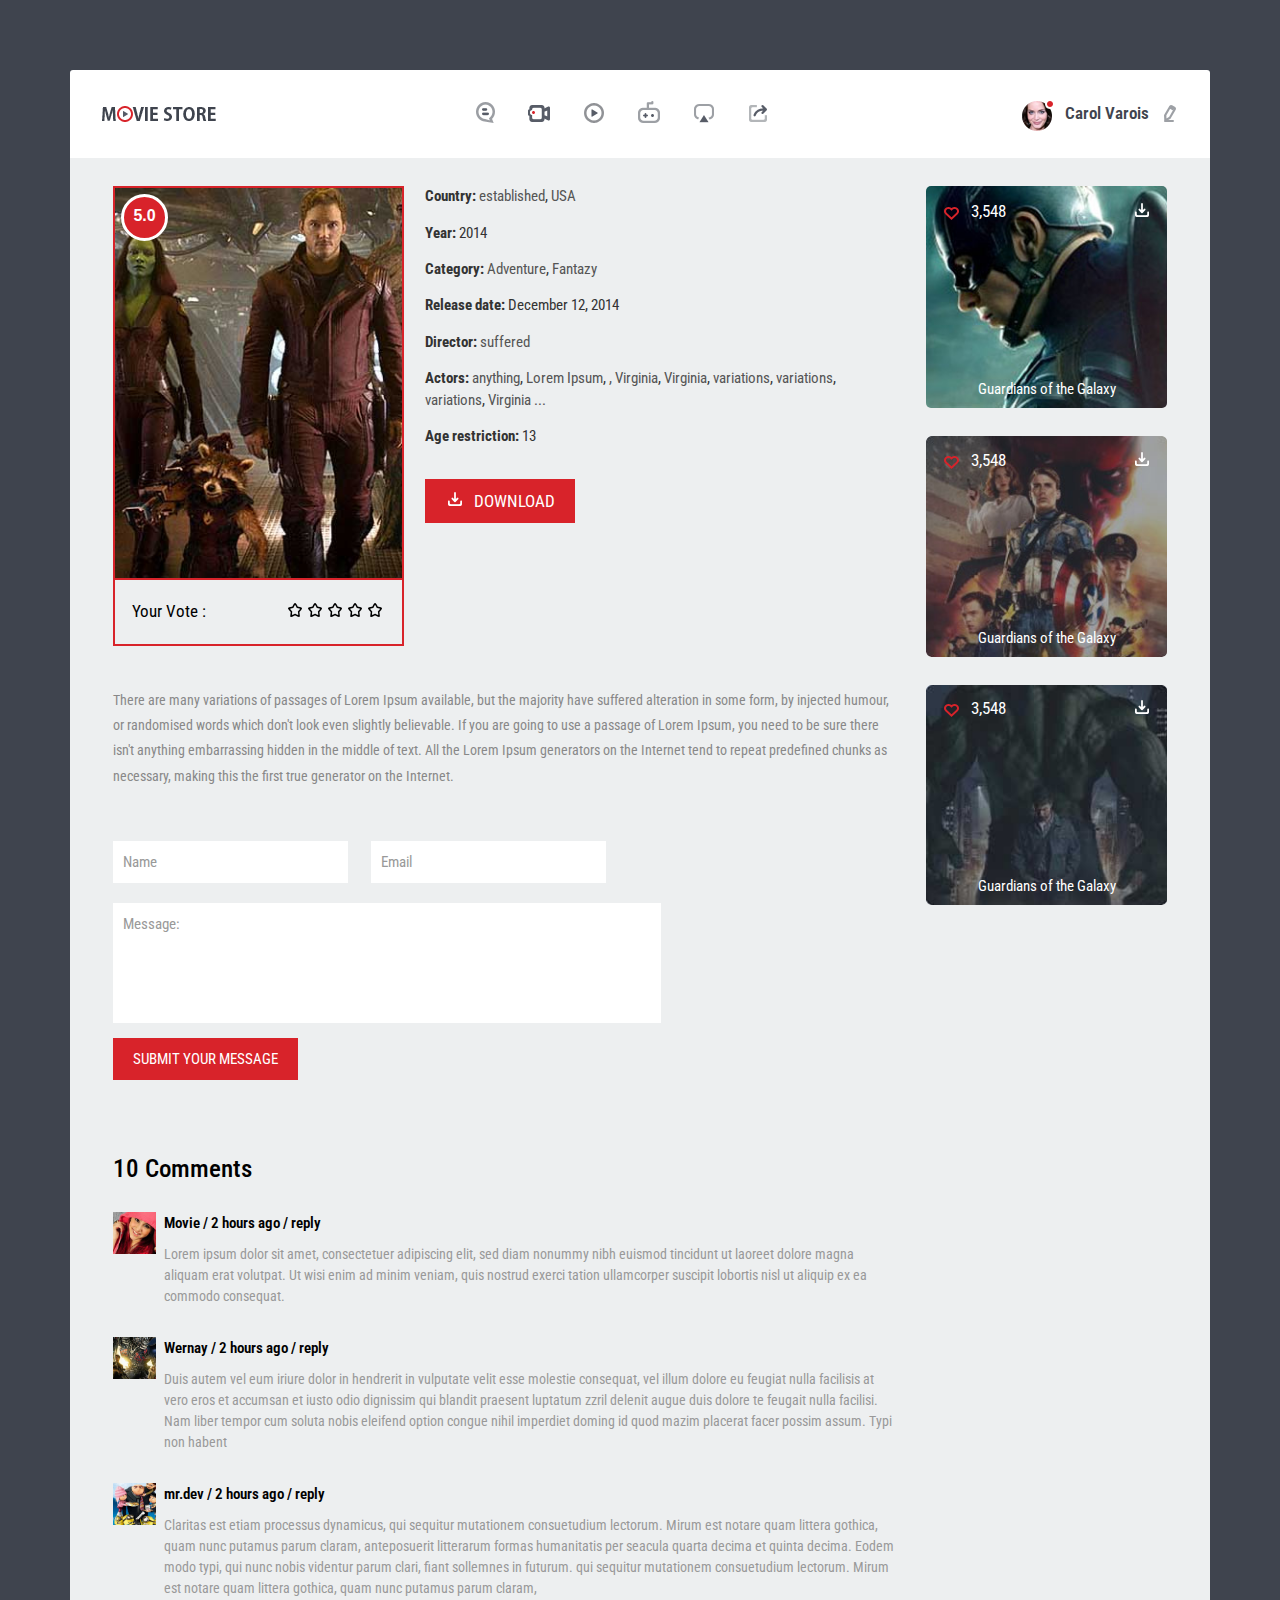
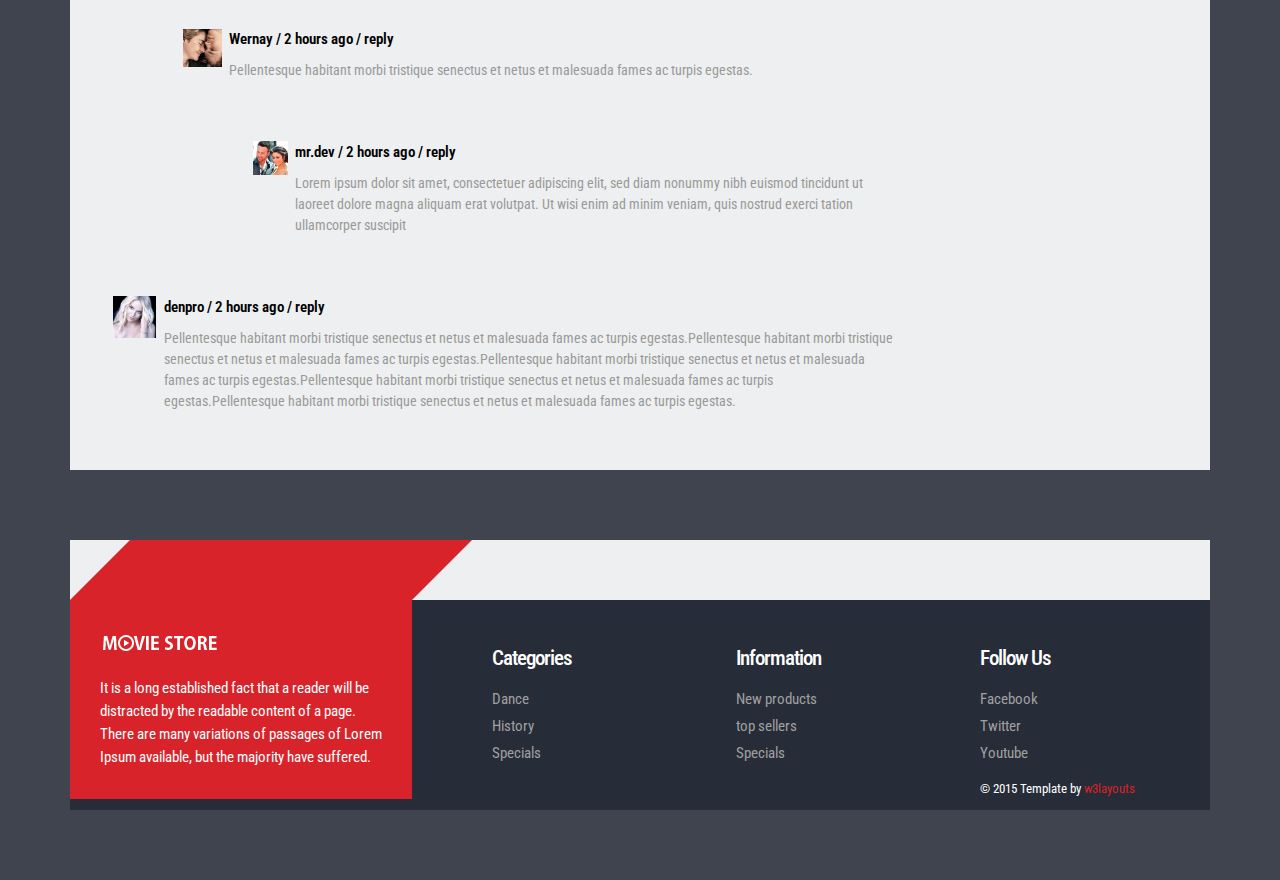
==== FilmIntegration/src/main/resources/static/single.html @ 8de7db13 "添加模板" ====
<!--A Design by W3layouts
Author: W3layout
Author URL: http://w3layouts.com
License: Creative Commons Attribution 3.0 Unported
License URL: http://creativecommons.org/licenses/by/3.0/
-->
<!DOCTYPE HTML>
<html>
<head>
<title>Movie_store A Entertainment Category Flat Bootstarp Resposive Website Template | Single :: w3layouts</title>
<meta name="viewport" content="width=device-width, initial-scale=1">
<meta http-equiv="Content-Type" content="text/html; charset=utf-8" />
<meta name="keywords" content="Movie_store Responsive web template, Bootstrap Web Templates, Flat Web Templates, Andriod Compatible web template, 
Smartphone Compatible web template, free webdesigns for Nokia, Samsung, LG, SonyErricsson, Motorola web design" />
<script type="application/x-javascript"> addEventListener("load", function() { setTimeout(hideURLbar, 0); }, false); function hideURLbar(){ window.scrollTo(0,1); } </script>
<link href="css/bootstrap.css" rel='stylesheet' type='text/css' />
<link href="css/style.css" rel="stylesheet" type="text/css" media="all" />
<!-- start plugins -->
<script type="text/javascript" src="js/jquery-1.11.1.min.js"></script>
<link href='http://fonts.googleapis.com/css?family=Roboto+Condensed:100,200,300,400,500,600,700,800,900' rel='stylesheet' type='text/css'>
</head>
<body>
<div class="container">
	<div class="container_wrap">
		<div class="header_top">
		    <div class="col-sm-3 logo"><a href="index.html"><img src="images/logo.png" alt=""/></a></div>
		    <div class="col-sm-6 nav">
			  <ul>
				 <li> <span class="simptip-position-bottom simptip-movable" data-tooltip="comic"><a href="movie.html"> </a></span></li>
				 <li><span class="simptip-position-bottom simptip-movable" data-tooltip="movie"><a href="movie.html"> </a> </span></li>
				 <li><span class="simptip-position-bottom simptip-movable" data-tooltip="video"><a href="movie.html"> </a></span></li>
				 <li><span class="simptip-position-bottom simptip-movable" data-tooltip="game"><a href="movie.html"> </a></span></li>
				 <li><span class="simptip-position-bottom simptip-movable" data-tooltip="tv"><a href="movie.html"> </a></span></li>
				 <li><span class="simptip-position-bottom simptip-movable" data-tooltip="more"><a href="movie.html"> </a></span></li>
			 </ul>
			</div>
			<div class="col-sm-3 header_right">
			   <ul class="header_right_box">
				 <li><img src="images/p1.png" alt=""/></li>
				 <li><p><a href="login.html">Carol Varois</a></p></li>
				 <li class="last"><i class="edit"> </i></li>
				 <div class="clearfix"> </div>
			   </ul>
			</div>
			<div class="clearfix"> </div>
	      </div>
	   <div class="content">
      	   <div class="movie_top">
      	         <div class="col-md-9 movie_box">
                        <div class="grid images_3_of_2">
                        	<div class="movie_image">
                                <span class="movie_rating">5.0</span>
                                <img src="images/single.jpg" class="img-responsive" alt=""/>
                            </div>
                            <div class="movie_rate">
                            	<div class="rating_desc"><p>Your Vote :</p></div>
                            	<form action="" class="sky-form">
							     <fieldset>					
								   <section>
								     <div class="rating">
										<input type="radio" name="stars-rating" id="stars-rating-5">
										<label for="stars-rating-5"><i class="icon-star"></i></label>
										<input type="radio" name="stars-rating" id="stars-rating-4">
										<label for="stars-rating-4"><i class="icon-star"></i></label>
										<input type="radio" name="stars-rating" id="stars-rating-3">
										<label for="stars-rating-3"><i class="icon-star"></i></label>
										<input type="radio" name="stars-rating" id="stars-rating-2">
										<label for="stars-rating-2"><i class="icon-star"></i></label>
										<input type="radio" name="stars-rating" id="stars-rating-1">
										<label for="stars-rating-1"><i class="icon-star"></i></label>
									 </div>
								  </section>
							    </fieldset>
						  	   </form>
						  	   <div class="clearfix"> </div>
                            </div>
                        </div>
                        <div class="desc1 span_3_of_2">
                        	<p class="movie_option"><strong>Country: </strong><a href="#">established</a>, <a href="#">USA</a></p>
                        	<p class="movie_option"><strong>Year: </strong>2014</p>
                        	<p class="movie_option"><strong>Category: </strong><a href="#">Adventure</a>, <a href="#">Fantazy</a></p>
                        	<p class="movie_option"><strong>Release date: </strong>December 12, 2014</p>
                        	<p class="movie_option"><strong>Director: </strong><a href="#">suffered </a></p>
                        	<p class="movie_option"><strong>Actors: </strong><a href="#">anything</a>, <a href="#">Lorem Ipsum</a>, <a href="#" discovered</a>, <a href="#"> Virginia</a>, <a href="#"> Virginia</a>, <a href="#">variations</a>, <a href="#">variations</a>, <a href="#">variations</a>, <a href="#"> Virginia</a> <a href="#">...</a></p>
                            <p class="movie_option"><strong>Age restriction: </strong>13</p> 
                            <div class="down_btn"><a class="btn1" href="#"><span> </span>Download</a></div>
                         </div>
                        <div class="clearfix"> </div>
                        <p class="m_4">There are many variations of passages of Lorem Ipsum available, but the majority have suffered alteration in some form, by injected humour, or randomised words which don't look even slightly believable. If you are going to use a passage of Lorem Ipsum, you need to be sure there isn't anything embarrassing hidden in the middle of text. All the Lorem Ipsum generators on the Internet tend to repeat predefined chunks as necessary, making this the first true generator on the Internet.</p>
		                <form method="post" action="contact-post.html">
							<div class="to">
		                     	<input type="text" class="text" value="Name" onfocus="this.value = '';" onblur="if (this.value == '') {this.value = 'Name';}">
							 	<input type="text" class="text" value="Email" onfocus="this.value = '';" onblur="if (this.value == '') {this.value = 'Email';}" style="margin-left:3%">
							</div>
							<div class="text">
			                   <textarea value="Message:" onfocus="this.value = '';" onblur="if (this.value == '') {this.value = 'Message';}">Message:</textarea>
			                </div>
			                <div class="form-submit1">
					           <input name="submit" type="submit" id="submit" value="Submit Your Message"><br>
					        </div>
							<div class="clearfix"></div>
                 		</form>
		                <div class="single">
		                <h1>10 Comments</h1>
		                <ul class="single_list">
					        <li>
					            <div class="preview"><a href="#"><img src="images/2.jpg" class="img-responsive" alt=""></a></div>
					            <div class="data">
					                <div class="title">Movie  /  2 hours ago  /  <a href="#">reply</a></div>
					                <p>Lorem ipsum dolor sit amet, consectetuer adipiscing elit, sed diam nonummy nibh euismod tincidunt ut laoreet dolore magna aliquam erat volutpat. Ut wisi enim ad minim veniam, quis nostrud exerci tation ullamcorper suscipit lobortis nisl ut aliquip ex ea commodo consequat.</p>
					            </div>
					            <div class="clearfix"></div>
					        </li>
					         <li>
					            <div class="preview"><a href="#"><img src="images/3.jpg" class="img-responsive" alt=""></a></div>
					            <div class="data">
					                <div class="title">Wernay  /  2 hours ago  /  <a href="#">reply</a></div>
					                <p>Duis autem vel eum iriure dolor in hendrerit in vulputate velit esse molestie consequat, vel illum dolore eu feugiat nulla facilisis at vero eros et accumsan et iusto odio dignissim qui blandit praesent luptatum zzril delenit augue duis dolore te feugait nulla facilisi. Nam liber tempor cum soluta nobis eleifend option congue nihil imperdiet doming id quod mazim placerat facer possim assum. Typi non habent </p>
					            </div>
					            <div class="clearfix"></div>
					        </li>
					         <li>
					            <div class="preview"><a href="#"><img src="images/4.jpg" class="img-responsive" alt=""></a></div>
					            <div class="data">
					                <div class="title">mr.dev  /  2 hours ago  /  <a href="#">reply</a></div>
					                <p>Claritas est etiam processus dynamicus, qui sequitur mutationem consuetudium lectorum. Mirum est notare quam littera gothica, quam nunc putamus parum claram, anteposuerit litterarum formas humanitatis per seacula quarta decima et quinta decima. Eodem modo typi, qui nunc nobis videntur parum clari, fiant sollemnes in futurum. qui sequitur mutationem consuetudium lectorum. Mirum est notare quam littera gothica, quam nunc putamus parum claram,</p>
					            </div>
					           <div class="clearfix"></div>
					        </li>
					     	<li class="middle">
					            <div class="preview"><a href="#"><img src="images/5.jpg" class="img-responsive" alt=""></a></div>
					            <div class="data-middle">
					                <div class="title">Wernay  /  2 hours ago  /  <a href="#">reply</a></div>
					                <p>Pellentesque habitant morbi tristique senectus et netus et malesuada fames ac turpis egestas.</p>
					            </div>
					            <div class="clearfix"></div>
					        </li>
					        <li class="last-comment">
					            <div class="preview"><a href="#"><img src="images/6.jpg" class="img-responsive" alt=""></a></div>
					            <div class="data-last">
					                <div class="title">mr.dev  /  2 hours ago  /  <a href="#">reply</a></div>
					                <p>Lorem ipsum dolor sit amet, consectetuer adipiscing elit, sed diam nonummy nibh euismod tincidunt ut laoreet dolore magna aliquam erat volutpat. Ut wisi enim ad minim veniam, quis nostrud exerci tation ullamcorper suscipit </p>
					            </div>
					            <div class="clearfix"></div>
					        </li>
					         <li>
					            <div class="preview"><a href="#"><img src="images/7.jpg" class="img-responsive" alt=""></a></div>
					            <div class="data">
					                <div class="title">denpro  /  2 hours ago  /  <a href="#">reply</a></div>
					                <p>Pellentesque habitant morbi tristique senectus et netus et malesuada fames ac turpis egestas.Pellentesque habitant morbi tristique senectus et netus et malesuada fames ac turpis egestas.Pellentesque habitant morbi tristique senectus et netus et malesuada fames ac turpis egestas.Pellentesque habitant morbi tristique senectus et netus et malesuada fames ac turpis egestas.Pellentesque habitant morbi tristique senectus et netus et malesuada fames ac turpis egestas.</p>
					            </div>
					            <div class="clearfix"></div>
					        </li>
			  			</ul>
                      </div>
                      </div>
                      <div class="col-md-3">
                      	<div class="movie_img"><div class="grid_2">
							<img src="images/pic6.jpg" class="img-responsive" alt="">
							<div class="caption1">
									<ul class="list_5 list_7">
							    		<li><i class="icon5"> </i><p>3,548</p></li>
							    	</ul>
							    	<i class="icon4 icon6 icon7"> </i>
							    	<p class="m_3">Guardians of the Galaxy</p>
							</div>
						    </div>
						   </div>
                      	  <div class="grid_2 col_1">
							<img src="images/pic2.jpg" class="img-responsive" alt="">
							<div class="caption1">
								<ul class="list_3 list_7">
						    		<li><i class="icon5"> </i><p>3,548</p></li>
						    	</ul>
						    	<i class="icon4 icon7"> </i>
						    	<p class="m_3">Guardians of the Galaxy</p>
							</div>
						   </div>
						    <div class="grid_2 col_1">
							<img src="images/pic9.jpg" class="img-responsive" alt="">
							<div class="caption1">
								<ul class="list_3 list_7">
						    		<li><i class="icon5"> </i><p>3,548</p></li>
						    	</ul>
						    	<i class="icon4 icon7"> </i>
						    	<p class="m_3">Guardians of the Galaxy</p>
							</div>
						   </div>
		               </div> 
                      <div class="clearfix"> </div>
                  </div>
           </div>
    </div>
</div>
<div class="container"> 
 <footer id="footer">
 	<div id="footer-3d">
		<div class="gp-container">
			<span class="first-widget-bend"> </span>
		</div>		
	</div>
    <div id="footer-widgets" class="gp-footer-larger-first-col">
		<div class="gp-container">
            <div class="footer-widget footer-1">
            	<div class="wpb_wrapper">
					<img src="images/f_logo.png" alt=""/>
				</div> 
	          <br>
	          <p>It is a long established fact that a reader will be distracted by the readable content of a page.</p>
			  <p class="text">There are many variations of passages of Lorem Ipsum available, but the majority have suffered.</p>
			 </div>
			 <div class="footer_box">
			  <div class="col_1_of_3 span_1_of_3">
					<h3>Categories</h3>
					<ul class="first">
						<li><a href="#">Dance</a></li>
						<li><a href="#">History</a></li>
						<li><a href="#">Specials</a></li>
					</ul>
		     </div>
		     <div class="col_1_of_3 span_1_of_3">
					<h3>Information</h3>
					<ul class="first">
						<li><a href="#">New products</a></li>
						<li><a href="#">top sellers</a></li>
						<li><a href="#">Specials</a></li>
					</ul>
		     </div>
		     <div class="col_1_of_3 span_1_of_3">
					<h3>Follow Us</h3>
					<ul class="first">
						<li><a href="#">Facebook</a></li>
						<li><a href="#">Twitter</a></li>
						<li><a href="#">Youtube</a></li>
					</ul>
					<div class="copy">
				      <p>&copy; 2015 Template by <a href="http://w3layouts.com" target="_blank"> w3layouts</a></p>
			        </div>
		     </div>
		    <div class="clearfix"> </div>
	        </div>
	        <div class="clearfix"> </div>
		</div>
	</div>
  </footer>
</div>		
</body>
</html>
---- FilmIntegration/src/main/resources/static/css/style.css ----
/*
Author: W3layout
Author URL: http://w3layouts.com
License: Creative Commons Attribution 3.0 Unported
License URL: http://creativecommons.org/licenses/by/3.0/
*/
h4, h5, h6,
h1, h2, h3 {margin-top: 0;}
ul, ol {margin: 0;}
p {margin: 0;}
html, body{
	font-family: 'Roboto Condensed', sans-serif;
	background:#3f444e;
}
body a{
	transition:0.5s all;
	-webkit-transition:0.5s all;
	-moz-transition:0.5s all;
	-o-transition:0.5s all;
	-ms-transition:0.5s all;
}
.container_wrap{
	padding:5em 0;
}
.header_top{
	background: #fff;
padding:2em 1em 1.8em;
border-top-left-radius: 3px;
-webkit-border-top-left-radius: 3px;
-moz-border-top-left-radius: 3px;
-o-border-top-left-radius: 3px;
border-top-right-radius: 3px;
-webkit-border-top-right-radius: 3px;
-moz-border-top-right-radius: 3px;
-o-border-top-right-radius: 3px;
}
.logo{
	margin-top: 4px;
}
/*---social-icons-----*/
.nav {
	text-align:center;
	
}
.nav ul{
	padding:0;
	margin:0;
	list-style:none;
}
.nav li{
	
	margin: 0px 4% 0px 0;
	display:inline-block;
}
.nav li a {
	height:30px;
	width:30px;
	display: block;
}
.nav li a:hover {
	zoom: 1;
	filter: alpha(opacity=50);
	opacity: 0.8;
	-webkit-transition: opacity .15s ease-in-out;
	-moz-transition: opacity .15s ease-in-out;
	-ms-transition: opacity .15s ease-in-out;
	-o-transition: opacity .15s ease-in-out;
	transition: opacity .15s ease-in-out;
}
/*--------social simptip--------*/
[data-tooltip] {
	position: relative;
	display: inline-block;
}
[data-tooltip].simptip-position-bottom:before {
	border-bottom-color:#d8232a;
}
[data-tooltip].simptip-position-bottom:after {
	background-color:#d8232a;
	color:#fff;
	border-radius: 5px;
	-webkit-border-radius: 5px;
	-moz-border-radius: 5px;
	-o-border-radius: 5px;
}
[data-tooltip]:before {
	content: '';
	position: absolute;
	border-width: 6px;
	border-style: solid;
	border-color: rgba(0, 0, 0, 0);
}
[data-tooltip]:before, [data-tooltip]:after {
	position: absolute;
	visibility: hidden;
	opacity: 0;
	z-index: 999999;
}
[data-tooltip]:after {
	height:25px;
	padding:7px 12px 0;
	font-size: 13px;
	line-height: 11px;
	content: attr(data-tooltip);
	white-space: nowrap;
	text-transform:uppercase;
}
[data-tooltip]:hover, [data-tooltip]:focus {
	background-color: rgba(0, 0, 0, 0);
}
[data-tooltip]:hover:before, [data-tooltip]:hover:after, [data-tooltip]:focus:before, [data-tooltip]:focus:after {
	visibility: visible;
	opacity: 1;
}
.simptip-position-bottom.simptip-movable:before {
	margin-top: -15px;
}
.simptip-position-bottom.simptip-movable:after {
	margin-top: -3px;
}
.simptip-position-bottom:before, .simptip-position-bottom:after, .simptip-position-top:before, .simptip-position-top:after {
	left: 32%;
}
.simptip-position-bottom:before, .simptip-position-bottom:after {
	top: 140%;
}
.simptip-position-bottom:after, .simptip-position-top:after {
	margin-left: -18px;
}
.simptip-position-right.simptip-movable:before, .simptip-position-right.simptip-movable:after, .simptip-position-left.simptip-movable:before, .simptip-position-left.simptip-movable:after, .simptip-position-top.simptip-movable:before, .simptip-position-top.simptip-movable:after, .simptip-position-bottom.simptip-movable:before, .simptip-position-bottom.simptip-movable:after {
	-webkit-transition: all .1s linear;
	-moz-transition: all .1s linear;
	-o-transition: all .1s linear;
	-ms-transition: all .1s linear;
	transition: all .1s linear;
}
.simptip-position-bottom.simptip-movable:hover:before, .simptip-position-bottom.simptip-movable:hover:after {
	-webkit-transform: translateY(10px);
	-moz-transform: translateY(10px);
	-ms-transform: translateY(10px);
	-o-transform: translateY(10px);
	transform: translateY(10px);
}
/*------------end social simptip----------------*/
.nav li:nth-child(1) a{
	background: url(../images/img_sprite.png) -7px -9px;
}
.nav li:nth-child(2) a{
	background: url(../images/img_sprite.png) -49px -8px;
}
.nav li:nth-child(3) a{
	background: url(../images/img_sprite.png) -90px -9px;
}
.nav li:nth-child(4) a{
	background: url(../images/img_sprite.png) -130px -8px;
}
.nav li:nth-child(5) a{
	background: url(../images/img_sprite.png) -175px -9px;
}
.nav li:nth-child(6) a{
	background: url(../images/img_sprite.png) -216px -9px;
}
ul.header_right_box{
	padding:0;
	margin: 0 0 0 33%;
	list-style:none;
	
}
ul.header_right_box li{
	float: left;
	margin: 0 3%;
}
ul.header_right_box li p{
	font-size:1.2em;
font-weight: 600;

margin-top: 4px;
}
ul.header_right_box li p a{
	color:#3f444e;
}
ul.header_right_box li p a:hover{
	text-decoration:none;
	color:#d8232a;
}
i.edit{
	width: 20px;
	height: 25px;
	background: url(../images/img_sprite.png) -258px -9px;
	display: inline-block;
}
ul.header_right_box li.last{
	margin-right:0;
}
/*--slider--*/
/*--- slider-css --*/
.slider {
	position: relative;
}
.rslides {
  position: relative;
  list-style: none;
  overflow: hidden;
  width: 100%;
  padding: 0;
  margin: 0;
}
.rslides li {
  -webkit-backface-visibility: hidden;
  position: absolute;
  display: none;
  width: 100%;
  left: 0;
  top: 0;
}
.rslides li:first-child {
  position: relative;
  display: block;
  float: left;
}
.rslides img {
  display: block;
  height: auto;
  float: left;
  width: 100%;
  border: 0;
}
.caption{
	width: 56%;
	position: absolute;
	top: 35%;
	left: 20%;
	text-align:center;
}
.caption h3{
	color: #FFF;
	font-weight: 700;
	font-size: 1.8em;
	text-transform: uppercase;
}
.caption p{
	color: #FFF;
	line-height: 1.5em;
	font-size: 0.875em;
	text-align: center;
	margin:1em 0 1.5em 0;
}
a.morebtn{
	background:#3D3D3D;
	padding:0.8em 0;
	display:block;
	font-size:0.875em;
	text-transform:uppercase;
	color:#FFF;
	width:20%;
	margin:0 auto;
	transition:0.5s all ease;
	-webkit-transition:0.5s all ease;
	-moz-transition:0.5s all ease;
	-o-transition:0.5s all ease;
	-ms-transition:0.5s all ease;
}
a.morebtn:hover{
	background:#585686;
}
.callbacks_tabs a:after {
	content: "\f111";
	font-size: 0;
	font-family: FontAwesome;
	visibility: visible;
	display: block;
	height: 12px;
	width: 12px;
	display: inline-block;
	background:#fff;
	border-radius:50px;
}
.callbacks_here a:after{
	border: 2px solid #fd926d;
}
.callbacks_tabs a{
	visibility:hidden;
}
.callbacks_tabs li{
	
}
ul.callbacks_tabs.callbacks1_tabs {
	position: absolute;
	bottom:50%;
	z-index: 999;
	left:0px;
	list-style: none;
}
.callbacks_nav {
  position: absolute;
  -webkit-tap-highlight-color: rgba(0,0,0,0);
  top: 50%;
  left: 0;
  opacity: 0.7;
  z-index: 3;
  text-indent: -9999px;
  overflow: hidden;
  text-decoration: none;
  height:117px;
  width:30px;
  background: transparent url("../images/arrows.png") no-repeat left top;
  margin-top: -45px;
  }
.callbacks_nav.next {
  left: auto;
  background-position: right top;
  right: 0;
 }
/*-- responsive-mediaquries --*/
@media(max-width:1024px){
	.caption {
		width: 63%;
		top: 31%;
		left: 19%;
	}
}
@media(max-width:768px){
	.caption {
		width: 70%;
		top: 22%;
		left: 13%;
	}
	.caption h3{
		font-size:1.5em;
	}
	a.morebtn {
		width: 26%;
	}
	.callbacks_nav {
	  	top: 55%;
	 }
}
@media(max-width:640px){
	.caption {
		width: 70%;
		top: 12%;
		left: 13%;
	}
	.caption h3{
		font-size:1.5em;
	}
	a.morebtn {
		width: 30%;
	}
	.callbacks_tabs a:after {
		height: 10px;
		width: 10px;
	}
}
@media(max-width:480px){
	.caption {
		width: 70%;
		top: 14%;
		left: 13%;
	}
	.callbacks_nav {
	  	top: 60%;
	 }
	.caption p{
		height:25px;
		overflow:hidden;
		margin:0.5em 0;
	}
	.caption h3{
		font-size:1.4em;
	}
	a.morebtn {
		width: 40%;
		font-size:0.8em;
	}
	.callbacks_tabs a:after {
		height:4px;
		width: 4px;
	}
	ul.callbacks_tabs.callbacks1_tabs {
		
	}
}
@media(max-width:320px){
	.caption {
		width: 70%;
		top: 14%;
		left: 13%;
	}
	.callbacks_nav {
	  	top: 63%;
	 }
	.caption p{
		height:25px;
		overflow:hidden;
		margin:0.2em 0;
	}
	.caption h3{
		font-size:1em;
	}
	a.morebtn {
		width: 50%;
		font-size: 0.8em;
		padding:0.6em 0.5em; 
	}
	.callbacks_tabs a:after {
		height:4px;
		width: 4px;
	}
	ul.callbacks_tabs.callbacks1_tabs {
		bottom: 10px;
		left: 4px;
	}
}
.button {
display: block;
z-index: 2;
text-shadow: none;
margin: 0;
max-width: none;
position: absolute;
top:58%;
right:15%;

}
.button a{
	text-decoration: none;
	color: #fff;
	background: #d8232a;
	padding: 8px 20px;
	border-radius: 5px;
	-webkit-border-radius: 5px;
	-moz-border-radius: 5px;
	-o-border-radius: 5px;
	text-transform: uppercase;
	font-weight: 600;
	font-size: 1.2em;
}

/* Bounce To Right */

/* Shutter Out Horizontal */
.hvr-shutter-out-horizontal {
  display: inline-block;
  vertical-align: middle;
  -webkit-transform: translateZ(0);
  transform: translateZ(0);
  box-shadow: 0 0 1px rgba(0, 0, 0, 0);
  -webkit-backface-visibility: hidden;
  backface-visibility: hidden;
  -moz-osx-font-smoothing: grayscale;
  position: relative;
  background: #e1e1e1;
  -webkit-transition-property: color;
  transition-property: color;
  -webkit-transition-duration: 0.3s;
  transition-duration: 0.3s;
}
.hvr-shutter-out-horizontal:before {
  content: "";
  position: absolute;
  z-index: -1;
  top: 0;
  bottom: 0;
  left: 0;
  right: 0;
  background:#3f444e;
  -webkit-transform: scaleX(0);
  transform: scaleX(0);
  -webkit-transform-origin: 50%;
  transform-origin: 50%;
  -webkit-transition-property: transform;
  transition-property: transform;
  -webkit-transition-duration: 0.3s;
  transition-duration: 0.3s;
  -webkit-transition-timing-function: ease-out;
  transition-timing-function: ease-out;
  border-radius: 5px;
	-webkit-border-radius: 5px;
	-moz-border-radius: 5px;
	-o-border-radius: 5px;
}
.hvr-shutter-out-horizontal:hover, .hvr-shutter-out-horizontal:focus, .hvr-shutter-out-horizontal:active {
  color: white;
}
.hvr-shutter-out-horizontal:hover:before, .hvr-shutter-out-horizontal:focus:before, .hvr-shutter-out-horizontal:active:before {
  -webkit-transform: scaleX(1);
  transform: scaleX(1);
}
.banner_desc {
display: block;
z-index: 2;
text-shadow: none;
margin: 0;
max-width: none;
position: absolute;
top:90.5%;
right: 0;
width: 100%;
padding: 10px 15px 5px;
background: rgba(3, 3, 3, 0.45);
}
.grid_1{
	padding-right:0!important;
}
ul.list_1, ul.list_3, ul.list_4{
	padding:0;
	margin:0;
	list-style:none;
}
ul.list_1 li{
	display: inline-block;
color: #fff;
text-transform: uppercase;
font-weight: 600;
font-size: 1.2em;
margin-right:5%;
}
span.m_1{
	font-size:14px;
	color:#cb242a;
}
span.m_1 img{
	vertical-align: text-bottom;
}
i.icon1, i.icon2, i.icon3{
	width: 20px;
height: 20px;
background: url(../images/img_sprite.png) -7px -42px;
float: left;
margin-right: 8%;
}
ul.list_2 li{
	display: inline-block;

width: 32%;
margin-right: 0;
}
ul.list_2 li p, ul.list_4 li p{
	float: left;
}
i.icon2{
	background: url(../images/img_sprite.png) -33px -42px;
}
i.icon3{
	background: url(../images/img_sprite.png) -60px -42px;
}
.content{
	background:#edeff0;
	padding:2em;
}
.search {
border-top: none;
border-left: none;
border-right: none;
border-bottom: 1px solid #CACACA;
background: none;
position: relative;
margin-bottom: 2em;
float:right;
}
.search form input[type="text"] {
padding: 3px 0;
font-weight:500;
font-size: 1em;
color:#A6A8AB;
border:none;
outline: none;
width: 76%;
background: none;
font-style: italic;
}
.search form input[type="submit"] {
background: url('../images/search.png')no-repeat  3px -2px;
width: 20px;
height: 20px;
border: none;
cursor: pointer;
outline: none;
position: absolute;
top: 23%;
right: 8px;
}
h1.m_2{
	float:left;
	color:#3f444e;
	font-size:1.3em;
	text-transform:uppercase;
	font-weight:600;
}
.grid_2 img{
	border-radius:5px;
	-webkit-border-radius:5px;
	-moz-border-radius:5px;
	-o-border-radius:5px;
}
.caption1{
	position:relative;
}
ul.list_3{
	position: absolute;
	top:-184px;
	left: 15px;
	width:100%;
}
ul.list_3 li p, ul.list_5 li p{
	float:left;
	color:#fff;
	font-size: 1.2em;
}
i.icon4{
	width: 20px;
height: 20px;
background: url(../images/img_sprite.png) -85px -46px;
display: inline-block;
position: absolute;
top: -184px;
right: 15px;

}
i.icon5 {
width: 20px;
height: 20px;
background: url(../images/img_sprite.png) -7px -42px;
float: left;
margin-right:4%;
}
p.m_3{
	position: absolute;
top: -30px;
color: #fff;
font-size: 1.1em;
width: 100%;

text-align: center;
}
.grid_2:hover, .row_2:hover, .m_5:hover, .m_6:hover, .m_7:hover, .m_8:hover{
	
	transition:0.5s all;
	-webkit-transition:0.5s all;
	-moz-transition:0.5s all;
	-o-transition:0.5s all;
	-ms-transition:0.5s all;
	opacity:0.8;
}
.grid_2:hover i.icon4{
	

}
.grid_3{
	padding: 0;
}
.grid_4{
	padding-left:0;
}
.grid_5{
	
}
.col-md-6.grid_7 {
padding-right: 0;
}
.col-md-2.grid_6 {
padding: 0;
}
.col_1{
	margin-top:2em;
}
.col_2{
	background:#fff;
}
ul.list_4{
	padding:1em;
}
ul.list_4 li, ul.list_6 li{
	color:#3f444e;
	
	font-weight: 600;
	font-size: 1.1em;
}
ul.list_4 li, ul.list_6 li{
	display:flex;
	line-height: 2em;
}
span.m_4{
	font-weight:500;
}
.row_2{
	margin-top:2em;
}
ul.list_5{
	position: absolute;
	top:-160px;
	left: 15px;
	width:100%;
	margin:0;
	padding:0;
	list-style:none;
}
ul.list_7{
	top:-208px;
}
i.icon6 {
	top: -160px;
}
i.icon7{
	top: -208px;
}
.video iframe{
	min-height:225px;
	padding:0 15px;
	margin-top:2em;
}
.row_5{
	margin-top:2em;
}
.col_3{
	margin-top:2em;
}
/*--footer--*/

#footer {
float: left;
overflow: hidden;
width: 100%;
margin-bottom:5em;
}
#footer-3d {
background-color:#edeff0;
}
#footer-3d {
float: left;
overflow: hidden;
width: 100%;
height: 60px;
}

#footer-3d .first-widget-bend {
float: left;
overflow: hidden;
width: 30%;
height: 60px;
margin-left: 30px;
-webkit-transform: skewX(-45deg);
-moz-transform: skewX(-45deg);
transform: skewX(-45deg);
}
.first-widget-bend {
background-color:#d8232a;
}
#footer-widgets.gp-footer-larger-first-col {
padding: 0;
}
#footer-widgets {
background-color:#262C38;
}
#footer-widgets {
float: left;
overflow: hidden;
padding: 50px 0 10px;
width: 100%;
}
.gp-container {
position: relative;
margin: 0 auto;
z-index: 1;
}
.gp-footer-larger-first-col .footer-1 {

line-height: 23px;
font-weight: 400;
font-style: normal;
color: #ffffff;
font-size: 15px;
opacity: 1;
visibility: visible;
-webkit-transition: opacity 0.24s ease-in-out;
-moz-transition: opacity 0.24s ease-in-out;
transition: opacity 0.24s ease-in-out;
}
.gp-footer-larger-first-col .footer-1 {
background-color:#d8232a;
}
.gp-footer-larger-first-col .footer-1 {
width: 30%;
margin-right:7%;
padding: 30px;
float: left;
}
.col_1_of_3:first-child {
margin-left: 0;
}
.span_1_of_3 {
width:19.8%;
}
.col_1_of_3{
display: block;
float: left;
margin:4% 0 1% 1.6%;
}
.span_1_of_3 h3 {
margin-bottom:15px;


font-size:1.5em;
line-height: 1.2;
margin-top: 0px;
letter-spacing: -1px;
color: #fff;
}
ul.first{
	padding:0;
	margin:0;
	list-style:none;
}
ul.first li a {
color: #A0A0A0;
font-size: 15px;
-moz-transition: background 0.5s ease;
-o-transition: background 0.5s ease;
-webkit-transition: background 0.5s ease;
line-height: 1.8em;
}
ul.first li a:hover{
	text-decoration:none;
	color:#d8232a;
}
.footer_box{
	
}
.copy p{
	color:#fff;
	font-size:13px;
	margin-top:1em;
}
.copy p a{
	color:#d8232a;
}
/*--movie--*/
.movie-test-dark {
background-color:#fff;
}
.movie-test {
width: 50%;
float: left;
margin-bottom: 8px;
}
.movie-test-left .movie__images {
float: left;
}
.movie-test .movie__images {
width: 50%;
border: none;
position: relative;
}

.movie-test .movie-beta__link:after {
content: '';
background-color: rgba(255, 255, 255, 0);
width: 100%;
height: 100%;
position: absolute;
top: 0;
left: 0;
-webkit-transition: 0.3s;
transition: 0.3s;
z-index: 19;
}
.movie-test .movie-beta__link:hover:after {
background-color: rgba(255, 255, 255, 0.4);
}

.movie-test .movie__info {
overflow: hidden;
padding: 17px 17px;
position: relative;
margin: 0;
background: #fff;
}
a.movie__title{
	color:#000;
	font-weight:600;
	font-size:1.1em;
}
.movie-test-right .movie__images {
float: right;
}
ul.list_6{
	padding:0;
	margin:0;
	list-style:none;
}
p.movie__option a{
	font-weight:500;
	font-size:1em;
	color:#000;
}
.movie_img{
	margin-bottom:2em;
}
#flexiselDemo1, #flexiselDemo3 {
	display: none;
}
.nbs-flexisel-container {
	position: relative;
	max-width: 100%;
}
.nbs-flexisel-ul {
	position: relative;
	width: 9999px;
	margin: 0px;
	padding: 0px;
	list-style-type: none;
	text-align: center;
}
.nbs-flexisel-inner {
	overflow: hidden;
	margin: 0 auto;
}
.nbs-flexisel-item {
	float: left;
	margin:0px;
	padding:0px;
	cursor: pointer;
	position: relative;
	line-height: 0px;
}
.nbs-flexisel-item > img {
	cursor: pointer;
	position: relative;
	margin-top:10px;
	margin-bottom: 10px;
	max-width:350px;
	max-height:500px;
}
.grid-flex{
	margin:10px 0 20px 0;
	font-family: 'Roboto', sans-serif;
}
.nbs-flexisel-item a {
	color: #000;
	font-size:0.8125em;
	text-transform:uppercase;
}
.nbs-flexisel-item a:hover{
	color:#555;
}
.nbs-flexisel-item p {
	color: #000;
	font-size: 0.85em;
	padding-top: 25px;
}
.nbs-flexisel-item > img {
	cursor: pointer;
	positon: relative;
}
/*** Navigation ***/
.nbs-flexisel-nav-left, .nbs-flexisel-nav-right {
	width: 45px;
	height: 45px;
	position: absolute;
	cursor: pointer;
	z-index: 100;
	margin-top:-2em;
}
.nbs-flexisel-nav-left {
	left: 0px;
	background: url(../images/img-sprite.png) no-repeat -15px -113px;
}
.nbs-flexisel-nav-right {
	right: 0px;
	background: url(../images/img-sprite.png) no-repeat -76px -113px;
}
h1.recent {
padding: 0 15px;
margin: 1em 0;
color: #000;
}
h2.m_3{
	padding: 0 15px;

color: #000;
margin-bottom:1em;
}
.down_btn {
margin-top: 3em;
}
.btn1 {
padding:12px 20px;
outline: none;

font-size: 1.2em;
color:#fff;
text-decoration: none;
text-transform: uppercase;
background: #d8232a;
}
.btn1 span {
width: 20px;
height: 20px;
background: url(../images/img_sprite.png) -85px -49px;
display: inline-block;
vertical-align: middle;
margin-right: 2%;
text-decoration: none;
}
a.btn1:hover{
	background:#3f444e;
	color:#fff;
	text-decoration:none;
}
/*--single--*/
.images_3_of_2 {
width: 37.2%;
float: left;
margin-right: 2.6%;
}
.span_3_of_2 {
width: 59.3333%;
}
.desc1 {
display: block;
float: left;
}
.movie_image {
position: relative;
border: 2px solid #d8232a;
}
.movie_rating {
width: 47px;
height: 47px;
padding-top: 10px;
-webkit-border-radius: 24px;
-moz-border-radius: 24px;
border-radius: 24px;
background-color: #d8232a;
border: solid 3px #fff;
font: 16px 'Roboto', sans-serif;
color: #fff;
text-align: center;
font-weight: bold;
position: absolute;
top: 6px;
left: 6px;
}
.movie_rate {
position: relative;
padding: 20px 17px 19px;
border: 2px solid #d8232a;
border-top: none;

color: #4c4145;
}
.movie .movie__rate .score {
display: inline-block;
padding-left: 15px;
}
.rating_desc{
	float:left;
}
.rating_desc p{
	color:#000;
	font-size:1.2em;
}
/**/
/* ratings */
/**/
.sky-form .rating {
	margin-bottom: 4px;
	font-size: 15px;
	line-height: 27px;
	color: #404040;
}
.sky-form .rating:last-child {
	margin-bottom: 0;
}
.sky-form .rating input {
	position: absolute;
	left: -9999px;
}
.sky-form .rating label {
	display: block;
	float: right;
	height: -4px;
	cursor: pointer;
}
.sky-form [class^="icon-"] {
	display: block;
    width: 20px;
    height: 20px;
    background: url('../images/star.png') 0 1px;
    float:left;
    font-family: FontAwesome;
    font-style: normal;
    font-weight: normal;
  -webkit-font-smoothing: antialiased;
}
/**/
/* checked state */
/**/
.sky-form .radio input + i:after {
	background-color: #2da5da;	
}
.sky-form .checkbox input + i:after {
	color: #2da5da;
}
.sky-form .radio input:checked + i,
.sky-form .checkbox input:checked + i,
.sky-form .toggle input:checked + i {
	border-color: #2da5da;	
}
.sky-form .rating input:checked ~ label {
	color: #2da5da;	
	 background: url('../images/star.png') 0 -16px;
	display: -webkit-box;
}
p.movie_option {
font-size: 15px;
margin-bottom: 15px;
}
p.movie_option a{
	color:#555;
}

p.m_4{
	color: #888;
font-size: 1em;
line-height: 1.8em;
margin:3em 0;
}
ul.single_list {
	margin-bottom: 30px;
	padding: 30px 0 0;
	list-style: none;
	margin: 0;
}
ul.single_list li {
padding-bottom: 30px;
}
.title {
	color:#000;
	font-size:1.1em;
	font-weight: 600;
	margin: 0 0 10px 0;
}
.title a{
	color:#000;
}
.title a:hover{
	color:red;
	text-decoration:none;
}
.list li {
	padding-bottom: 30px;
}
.data {
	float: left;
	width: 93.5%;
}
li.middle {
	padding: 0 0px 0 70px;
	margin-bottom: 30px;
}
li.last-comment {
	padding: 0 0px 0 140px;
	margin-bottom: 30px;
}
.data p, .data-middle, .data-last p{
	color: #999;
font-size: 1em;
line-height: 1.5em;
}
.preview {
	float: left;
	width: 5.5%;
	margin-right:1%;
}
.data-middle {
	float: left;
	width: 92.5%;
}
.data-last {
	float: left;
	width: 92.5%;
}
.single h1{
	color:#000;
	font-size:25px;
	margin:3em 0 0;
}
.to input[type="text"] {
padding: 10px;
width:30%;
font-size:1.1em;

margin: 10px 0;
border: none;
color: #999;
background:#fff;
float: left;
outline: none;
}
.text input[type="text"], .text textarea {
width: 70%;
font-size: 1.1em;
margin: 10px 0;
border: none;
color: #999;
outline: none;
background: #fff;
height: 120px;
padding: 10px;
resize: none;
}
.form-submit1 input[type="submit"] {
color: #FFF;
font-size: 1.1em;
font-weight: normal;
padding: 10px 20px;
text-transform: uppercase;
background:#d8232a;
display: inline-block;
-webkit-transition: all 0.3s ease-out;
-moz-transition: all 0.3s ease-out;
-ms-transition: all 0.3s ease-out;
-o-transition: all 0.3s ease-out;
transition: all 0.3s ease-out;
border: none;
cursor: pointer;
outline: none;
}
.form-submit1 input[type="submit"]:hover{
	background: #3f444e;
}
/*--login--*/
.login-left h3, .login-right h3 {
	color:#000;
	font-size: 1.5em;
	
	
	padding-bottom: 0.5em;
}
.login-left p, .login-right p {
	color:#999;
	display: block;
	font-size:1em;
	margin: 0 0 1.5em 0;
	line-height: 1.5em;
}
.acount-btn {
	background: #d8232a;
color: #FFF;
font-size: 1em;
padding: 7px 10px;
transition: 0.5s all;
-webkit-transition: 0.5s all;
-moz-transition: 0.5s all;
-o-transition: 0.5s all;
display: inline-block;
text-transform: uppercase;
}
.acount-btn:hover, .login-right input[type="submit"]:hover{
	background:#3f444e;
	text-decoration:none;
	color:#fff;
}
.login-right form {
	padding: 1em 0;
}
.login-right form div {
	padding: 0 0 1.5em 0;
}
.login-right span {
	color: #999;
	font-size:0.95em;
	
	display: block;
	
}
.login-right input[type="text"] {
	border: 1px solid #E4E4E4;
	outline-color:#d8232a;
	width: 96%;
	font-size:0.8125em;
	padding:10px;
	-webkit-appearance: none;
}
.login-right input[type="submit"] {
	background: #d8232a;
	color: #FFF;
	font-size:1em;
	padding:7px 10px;
	transition: 0.5s all;
	-webkit-transition: 0.5s all;
	-moz-transition: 0.5s all;
	-o-transition: 0.5s all;
	display: inline-block;
	text-transform: uppercase;
	border:none;
	outline:none;
}
.login-right input[type="submit"]:hover{
	background:#000;
}
a.forgot {
	font-size: 0.85em;
color: #000;
}
h4.title {
	color: #000;
	margin-bottom: 0.5em;
	
	text-transform: uppercase;
	border-bottom: 1px solid #DFDDDD;
	padding-bottom: 13px;
}
p.cart {
	color: #999;
	line-height: 1.8em;
}
/*--register--*/
.register-top-grid h3, .register-bottom-grid h3 {
	color:#000;
	font-size:1.5em;
	padding-bottom:20px;
	margin: 0;
	
}
.register-top-grid div, .register-bottom-grid div {
	width: 48%;
	float: left;
	margin: 10px 0;
}
.register-top-grid span, .register-bottom-grid span {
	color:#999;
	
	display: block;
	
	font-size:1em;
}
.register-top-grid input[type="text"], .register-bottom-grid input[type="text"] {
	border: 1px solid #EEE;
	outline-color:#FF5B36;
	width: 96%;
	font-size: 1em;
	padding: 0.5em;
	-webkit-appearance: none;
}
.checkbox {
	margin-bottom: 4px;
	padding-left: 27px;
	font-size: 1.1em;
	line-height: 27px;
	cursor: pointer;
}
.checkbox {
	position: relative;
	color:#999;
	font-weight:500;
}
.checkbox:last-child {
	margin-bottom: 0;
}
.news-letter {
	color: #555;
	font-weight:600;
	font-size: 0.85em;
	margin-bottom: 1em;
	display: block;
	text-transform: uppercase;
	transition: 0.5s all;
	-webkit-transition: 0.5s all;
	-moz-transition: 0.5s all;
	-o-transition: 0.5s all;
	clear: both;
}
.checkbox i {
	position: absolute;
	bottom: 5px;
	left: 0;
	display: block;
	width:20px;
	height:20px;
	outline: none;
	border: 2px solid #D2CF99;
}
.checkbox input + i:after {
	content: '';
	background: url("../images/tick1.png") no-repeat 1px 2px;
	top: -1px;
	left: -1px;
	width: 15px;
	height: 15px;
	font: normal 12px/16px FontAwesome;
	text-align: center;
}
.checkbox input + i:after {
	position: absolute;
	opacity: 0;
	transition: opacity 0.1s;
	-o-transition: opacity 0.1s;
	-ms-transition: opacity 0.1s;
	-moz-transition: opacity 0.1s;
	-webkit-transition: opacity 0.1s;
}
.checkbox input {
	position: absolute;
	left: -9999px;
}
.checkbox input:checked + i:after {
	opacity: 1;
}
.news-letter:hover {
	color:#00BFF0;
}
.register-but{
	
}
.register-but form input[type="submit"] {
	background: #df1f26;
color: #FFF;
font-size: 1em;
padding: 7px 20px;
transition: 0.5s all;
-webkit-transition: 0.5s all;
-moz-transition: 0.5s all;
-o-transition: 0.5s all;
display: inline-block;
text-transform: uppercase;
border: none;
outline: none;
}
.register-but input[type="submit"]:hover {
	background:#3f444e;
}
div.register-bottom-grid {
	margin-top:3em;
}
/*--responsive design--*/
@media only screen and (max-width:1024px) {
ul.header_right_box {
	margin: 0 0 0 17%;
}
.banner_desc {
	top: 88.5%;
}
ul.list_4 {
	padding: 0.5em;
}
ul.list_4 li, ul.list_6 li {
	font-size: 0.95em;
}
ul.list_3 {
	top: -150px;
}
i.icon4 {
	top: -150px;
}
ul.list_5 {
	top: -120px;
	left:5px;
}
i.icon6{
	top: -120px;
}
p.m_3 {
	top: -43px;
	font-size: 1em;
}
.video iframe {
	min-height: 180px;
}
.movie-test .movie__info {
	padding: 6px 6px;
}
}
@media only screen and (max-width:920px) {
ul.header_right_box {
	margin: 0;
}	
.nav li {
	margin: 0px 3% 0px 0;
}
.col-sm-3.header_right {
	padding-left: 0;
}
ul.header_right_box li {
	margin: 0 1%;
}
ul.list_1 li {
	font-size: 1em;
}
.banner_desc {
	top: 78.5%;
}
.grid_2 {
	text-align:center;
}
.grid_2 img, .col_2 img, .row_2 img, .m_6 img, .m_7 img{
	display:inline-block;	
}
ul.list_3, ul.list_5{
	top: -215px;
	width: 30%;
	left: 210px;
}
i.icon4 {
	top: -215px;
	right: 220px;
}
.col_2, .row_2, .m_6, .m_7 {
	text-align: center;
}
.row_2, .grid_2{
	margin-bottom:2em;
} 
.m_7{
	margin-top:2em;
}
.nbs-flexisel-item > img {
	max-width: 100%;
	max-height: 100%;
}
.col-md-9.movie_box {
	margin-bottom: 2em;
}
.login-right {
	margin-top: 3em;
}
.login-left h3, .login-right h3 {
	padding-bottom: 0;
}
p.text{
	display:none;
}
.gp-footer-larger-first-col .footer-1 {
	padding: 20px;
}
}
@media only screen and (max-width:640px) {
ul.header_right_box {
	text-align: center;
}	
ul.header_right_box li {
	display: inline-block;
	float: none;
}
.logo {
	margin:0 0 10px;
	text-align: center;
}
.header_top {
	padding: 1em 1em 0.8em;
}
.nav li {
	margin: 0px 1% 0px 0;
}
.banner_desc {
	top: 73.5%;
}
.button {
	top: 40%;
}
.movie_rate {
	padding: 10px 5px 8px;
}
}
@media only screen and (max-width:600px) {
.button a {
	padding: 6px 10px;
	font-weight: 600;
	font-size: 0.85em;
}	
.banner_desc {
	top: 54.5%;
	padding: 5px;
}
ul.list_1 li {
	font-size: 0.85em;
}
.span_1_of_3 {
	width: 100%;
	float: none;
}
.gp-footer-larger-first-col .footer-1 {
	width: 100%;
	padding:10px;
	float:none;
}
.footer_box {
	padding: 2em;
	text-align: center;
}
.movie-test {
	width: 100%;
	float: none;
}
.content {
	padding: 1em;
}
h2.m_3 {
	font-size: 22px;
}
h1.recent {
	font-size:22px;
}
.images_3_of_2 {
	width: 100%;
	float: none;
	margin-right: 0;
}
.span_3_of_2 {
	width: 100%;
	margin-top:2em;
}
.desc1 {
	float: none;
}
.to input[type="text"] {
	width: 45%;
}
.text input[type="text"], .text textarea {
	width: 100%;
}
.form-submit1 input[type="submit"] {
	font-size: 1em;
	padding: 7px 10px;
}
.preview {
	width: 13.5%;
	margin-right:2%;
}
.data {
	width: 83.5%;
}
li.middle {
	padding: 0 0px 0 30px;
	margin-bottom: 0;
}
.data-middle {
	width: 83.5%;
}
li.last-comment {
	padding: 0 0px 0 60px;
	margin-bottom: 0;
}
.data-last {
	width: 82.5%;
}
}
@media only screen and (max-width:320px) {
.banner_desc{
	display:none;
}	
.search {
	float: right;
	width: 40%;
}
h1.m_2 {
	font-size: 1.1em;
	margin-top: 6px;
}
i.icon4 {
	top: -200px;
	right: 8px;
}
ul.list_3, ul.list_5 {
	top: -200px;
	width: 30%;
	left: 10px;
}
.grid_7, .grid_4, .content_right, .content_right-box, .grid_5, .m_6, .movie_box, .login-left, .login-right{
	padding: 0;
}
.video iframe {
	padding:0;
	margin-top:0;
}
h2.m_3 {
	font-size: 18px;
	padding: 0;
}
.single h1 {
	font-size: 20px;
	margin: 2em 0 0;
}
.to input[type="text"] {
	width: 48%;
}
}
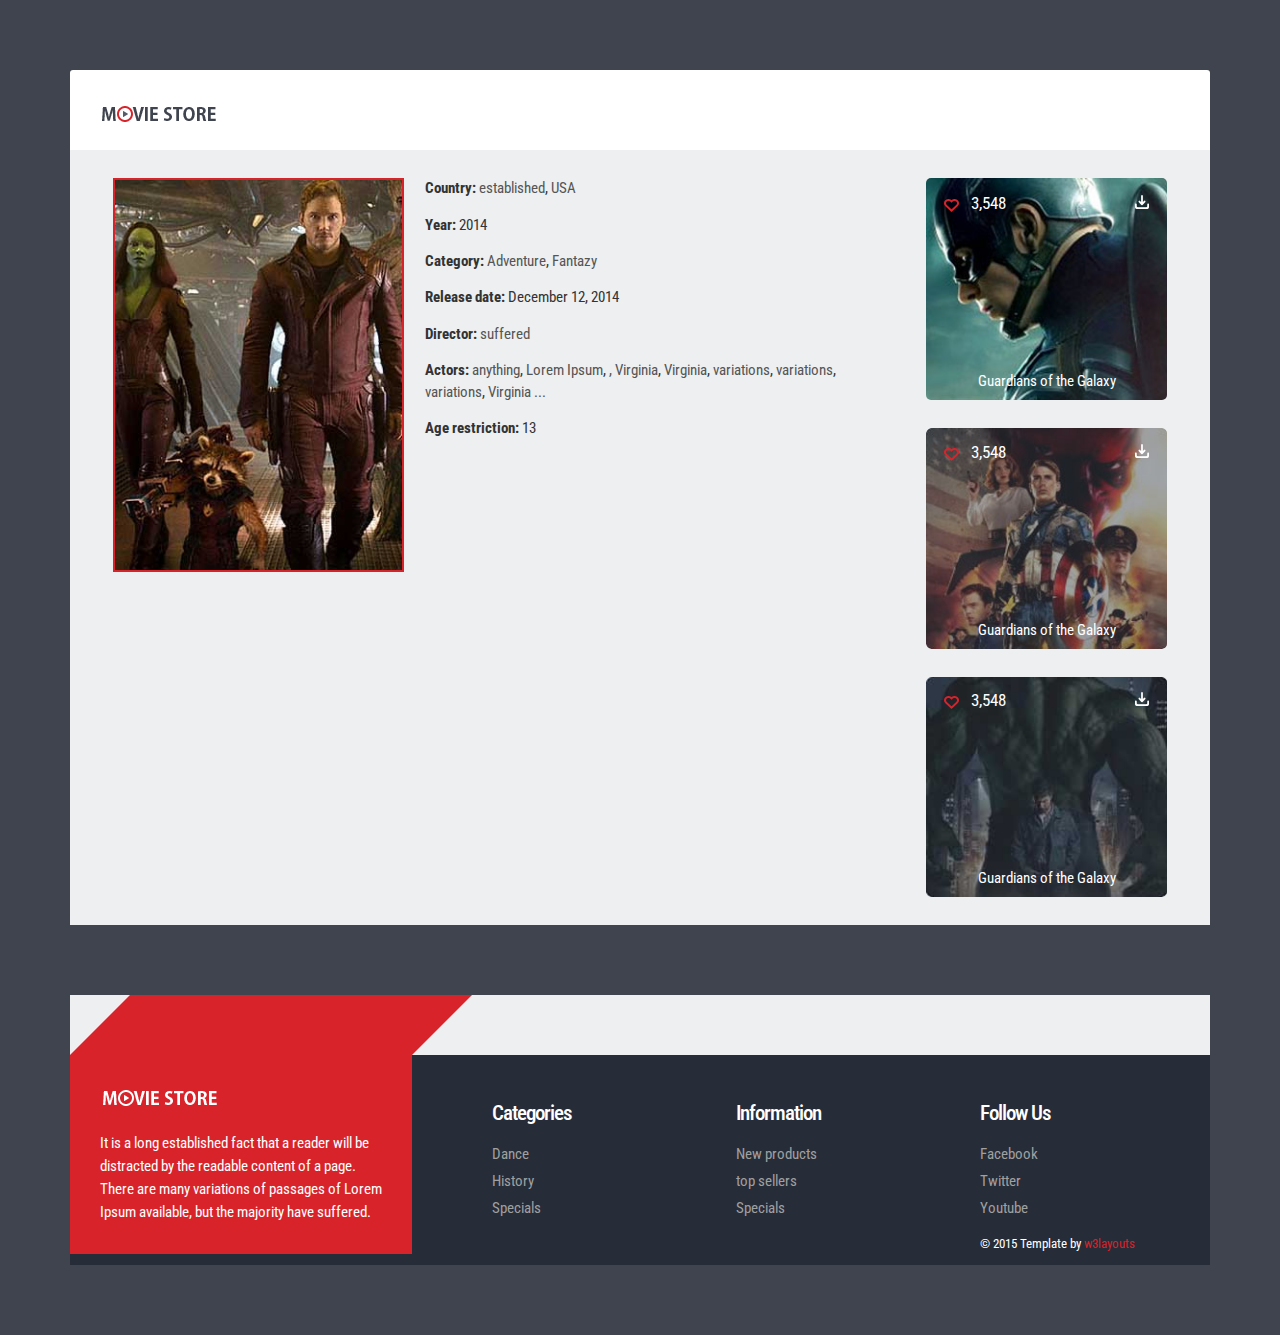
==== commit 04c5cbb3: "修改模版" ====
--- a/FilmIntegration/src/main/resources/static/single.html
+++ b/FilmIntegration/src/main/resources/static/single.html
@@ -24,24 +24,8 @@
 	<div class="container_wrap">
 		<div class="header_top">
 		    <div class="col-sm-3 logo"><a href="index.html"><img src="images/logo.png" alt=""/></a></div>
-		    <div class="col-sm-6 nav">
-			  <ul>
-				 <li> <span class="simptip-position-bottom simptip-movable" data-tooltip="comic"><a href="movie.html"> </a></span></li>
-				 <li><span class="simptip-position-bottom simptip-movable" data-tooltip="movie"><a href="movie.html"> </a> </span></li>
-				 <li><span class="simptip-position-bottom simptip-movable" data-tooltip="video"><a href="movie.html"> </a></span></li>
-				 <li><span class="simptip-position-bottom simptip-movable" data-tooltip="game"><a href="movie.html"> </a></span></li>
-				 <li><span class="simptip-position-bottom simptip-movable" data-tooltip="tv"><a href="movie.html"> </a></span></li>
-				 <li><span class="simptip-position-bottom simptip-movable" data-tooltip="more"><a href="movie.html"> </a></span></li>
-			 </ul>
-			</div>
-			<div class="col-sm-3 header_right">
-			   <ul class="header_right_box">
-				 <li><img src="images/p1.png" alt=""/></li>
-				 <li><p><a href="login.html">Carol Varois</a></p></li>
-				 <li class="last"><i class="edit"> </i></li>
-				 <div class="clearfix"> </div>
-			   </ul>
-			</div>
+
+
 			<div class="clearfix"> </div>
 	      </div>
 	   <div class="content">
@@ -49,31 +33,9 @@
       	         <div class="col-md-9 movie_box">
                         <div class="grid images_3_of_2">
                         	<div class="movie_image">
-                                <span class="movie_rating">5.0</span>
                                 <img src="images/single.jpg" class="img-responsive" alt=""/>
                             </div>
-                            <div class="movie_rate">
-                            	<div class="rating_desc"><p>Your Vote :</p></div>
-                            	<form action="" class="sky-form">
-							     <fieldset>					
-								   <section>
-								     <div class="rating">
-										<input type="radio" name="stars-rating" id="stars-rating-5">
-										<label for="stars-rating-5"><i class="icon-star"></i></label>
-										<input type="radio" name="stars-rating" id="stars-rating-4">
-										<label for="stars-rating-4"><i class="icon-star"></i></label>
-										<input type="radio" name="stars-rating" id="stars-rating-3">
-										<label for="stars-rating-3"><i class="icon-star"></i></label>
-										<input type="radio" name="stars-rating" id="stars-rating-2">
-										<label for="stars-rating-2"><i class="icon-star"></i></label>
-										<input type="radio" name="stars-rating" id="stars-rating-1">
-										<label for="stars-rating-1"><i class="icon-star"></i></label>
-									 </div>
-								  </section>
-							    </fieldset>
-						  	   </form>
-						  	   <div class="clearfix"> </div>
-                            </div>
+
                         </div>
                         <div class="desc1 span_3_of_2">
                         	<p class="movie_option"><strong>Country: </strong><a href="#">established</a>, <a href="#">USA</a></p>
@@ -83,75 +45,10 @@
                         	<p class="movie_option"><strong>Director: </strong><a href="#">suffered </a></p>
                         	<p class="movie_option"><strong>Actors: </strong><a href="#">anything</a>, <a href="#">Lorem Ipsum</a>, <a href="#" discovered</a>, <a href="#"> Virginia</a>, <a href="#"> Virginia</a>, <a href="#">variations</a>, <a href="#">variations</a>, <a href="#">variations</a>, <a href="#"> Virginia</a> <a href="#">...</a></p>
                             <p class="movie_option"><strong>Age restriction: </strong>13</p> 
-                            <div class="down_btn"><a class="btn1" href="#"><span> </span>Download</a></div>
                          </div>
                         <div class="clearfix"> </div>
-                        <p class="m_4">There are many variations of passages of Lorem Ipsum available, but the majority have suffered alteration in some form, by injected humour, or randomised words which don't look even slightly believable. If you are going to use a passage of Lorem Ipsum, you need to be sure there isn't anything embarrassing hidden in the middle of text. All the Lorem Ipsum generators on the Internet tend to repeat predefined chunks as necessary, making this the first true generator on the Internet.</p>
-		                <form method="post" action="contact-post.html">
-							<div class="to">
-		                     	<input type="text" class="text" value="Name" onfocus="this.value = '';" onblur="if (this.value == '') {this.value = 'Name';}">
-							 	<input type="text" class="text" value="Email" onfocus="this.value = '';" onblur="if (this.value == '') {this.value = 'Email';}" style="margin-left:3%">
-							</div>
-							<div class="text">
-			                   <textarea value="Message:" onfocus="this.value = '';" onblur="if (this.value == '') {this.value = 'Message';}">Message:</textarea>
-			                </div>
-			                <div class="form-submit1">
-					           <input name="submit" type="submit" id="submit" value="Submit Your Message"><br>
-					        </div>
-							<div class="clearfix"></div>
-                 		</form>
-		                <div class="single">
-		                <h1>10 Comments</h1>
-		                <ul class="single_list">
-					        <li>
-					            <div class="preview"><a href="#"><img src="images/2.jpg" class="img-responsive" alt=""></a></div>
-					            <div class="data">
-					                <div class="title">Movie  /  2 hours ago  /  <a href="#">reply</a></div>
-					                <p>Lorem ipsum dolor sit amet, consectetuer adipiscing elit, sed diam nonummy nibh euismod tincidunt ut laoreet dolore magna aliquam erat volutpat. Ut wisi enim ad minim veniam, quis nostrud exerci tation ullamcorper suscipit lobortis nisl ut aliquip ex ea commodo consequat.</p>
-					            </div>
-					            <div class="clearfix"></div>
-					        </li>
-					         <li>
-					            <div class="preview"><a href="#"><img src="images/3.jpg" class="img-responsive" alt=""></a></div>
-					            <div class="data">
-					                <div class="title">Wernay  /  2 hours ago  /  <a href="#">reply</a></div>
-					                <p>Duis autem vel eum iriure dolor in hendrerit in vulputate velit esse molestie consequat, vel illum dolore eu feugiat nulla facilisis at vero eros et accumsan et iusto odio dignissim qui blandit praesent luptatum zzril delenit augue duis dolore te feugait nulla facilisi. Nam liber tempor cum soluta nobis eleifend option congue nihil imperdiet doming id quod mazim placerat facer possim assum. Typi non habent </p>
-					            </div>
-					            <div class="clearfix"></div>
-					        </li>
-					         <li>
-					            <div class="preview"><a href="#"><img src="images/4.jpg" class="img-responsive" alt=""></a></div>
-					            <div class="data">
-					                <div class="title">mr.dev  /  2 hours ago  /  <a href="#">reply</a></div>
-					                <p>Claritas est etiam processus dynamicus, qui sequitur mutationem consuetudium lectorum. Mirum est notare quam littera gothica, quam nunc putamus parum claram, anteposuerit litterarum formas humanitatis per seacula quarta decima et quinta decima. Eodem modo typi, qui nunc nobis videntur parum clari, fiant sollemnes in futurum. qui sequitur mutationem consuetudium lectorum. Mirum est notare quam littera gothica, quam nunc putamus parum claram,</p>
-					            </div>
-					           <div class="clearfix"></div>
-					        </li>
-					     	<li class="middle">
-					            <div class="preview"><a href="#"><img src="images/5.jpg" class="img-responsive" alt=""></a></div>
-					            <div class="data-middle">
-					                <div class="title">Wernay  /  2 hours ago  /  <a href="#">reply</a></div>
-					                <p>Pellentesque habitant morbi tristique senectus et netus et malesuada fames ac turpis egestas.</p>
-					            </div>
-					            <div class="clearfix"></div>
-					        </li>
-					        <li class="last-comment">
-					            <div class="preview"><a href="#"><img src="images/6.jpg" class="img-responsive" alt=""></a></div>
-					            <div class="data-last">
-					                <div class="title">mr.dev  /  2 hours ago  /  <a href="#">reply</a></div>
-					                <p>Lorem ipsum dolor sit amet, consectetuer adipiscing elit, sed diam nonummy nibh euismod tincidunt ut laoreet dolore magna aliquam erat volutpat. Ut wisi enim ad minim veniam, quis nostrud exerci tation ullamcorper suscipit </p>
-					            </div>
-					            <div class="clearfix"></div>
-					        </li>
-					         <li>
-					            <div class="preview"><a href="#"><img src="images/7.jpg" class="img-responsive" alt=""></a></div>
-					            <div class="data">
-					                <div class="title">denpro  /  2 hours ago  /  <a href="#">reply</a></div>
-					                <p>Pellentesque habitant morbi tristique senectus et netus et malesuada fames ac turpis egestas.Pellentesque habitant morbi tristique senectus et netus et malesuada fames ac turpis egestas.Pellentesque habitant morbi tristique senectus et netus et malesuada fames ac turpis egestas.Pellentesque habitant morbi tristique senectus et netus et malesuada fames ac turpis egestas.Pellentesque habitant morbi tristique senectus et netus et malesuada fames ac turpis egestas.</p>
-					            </div>
-					            <div class="clearfix"></div>
-					        </li>
-			  			</ul>
+
+
                       </div>
                       </div>
                       <div class="col-md-3">
--- a/FilmIntegration/src/main/resources/static/css/style.css
+++ b/FilmIntegration/src/main/resources/static/css/style.css
@@ -303,7 +303,7 @@
   text-decoration: none;
   height:117px;
   width:30px;
-  background: transparent url("../images/arrows.png") no-repeat left top;
+  background: transparent  no-repeat left top;
   margin-top: -45px;
   }
 .callbacks_nav.next {
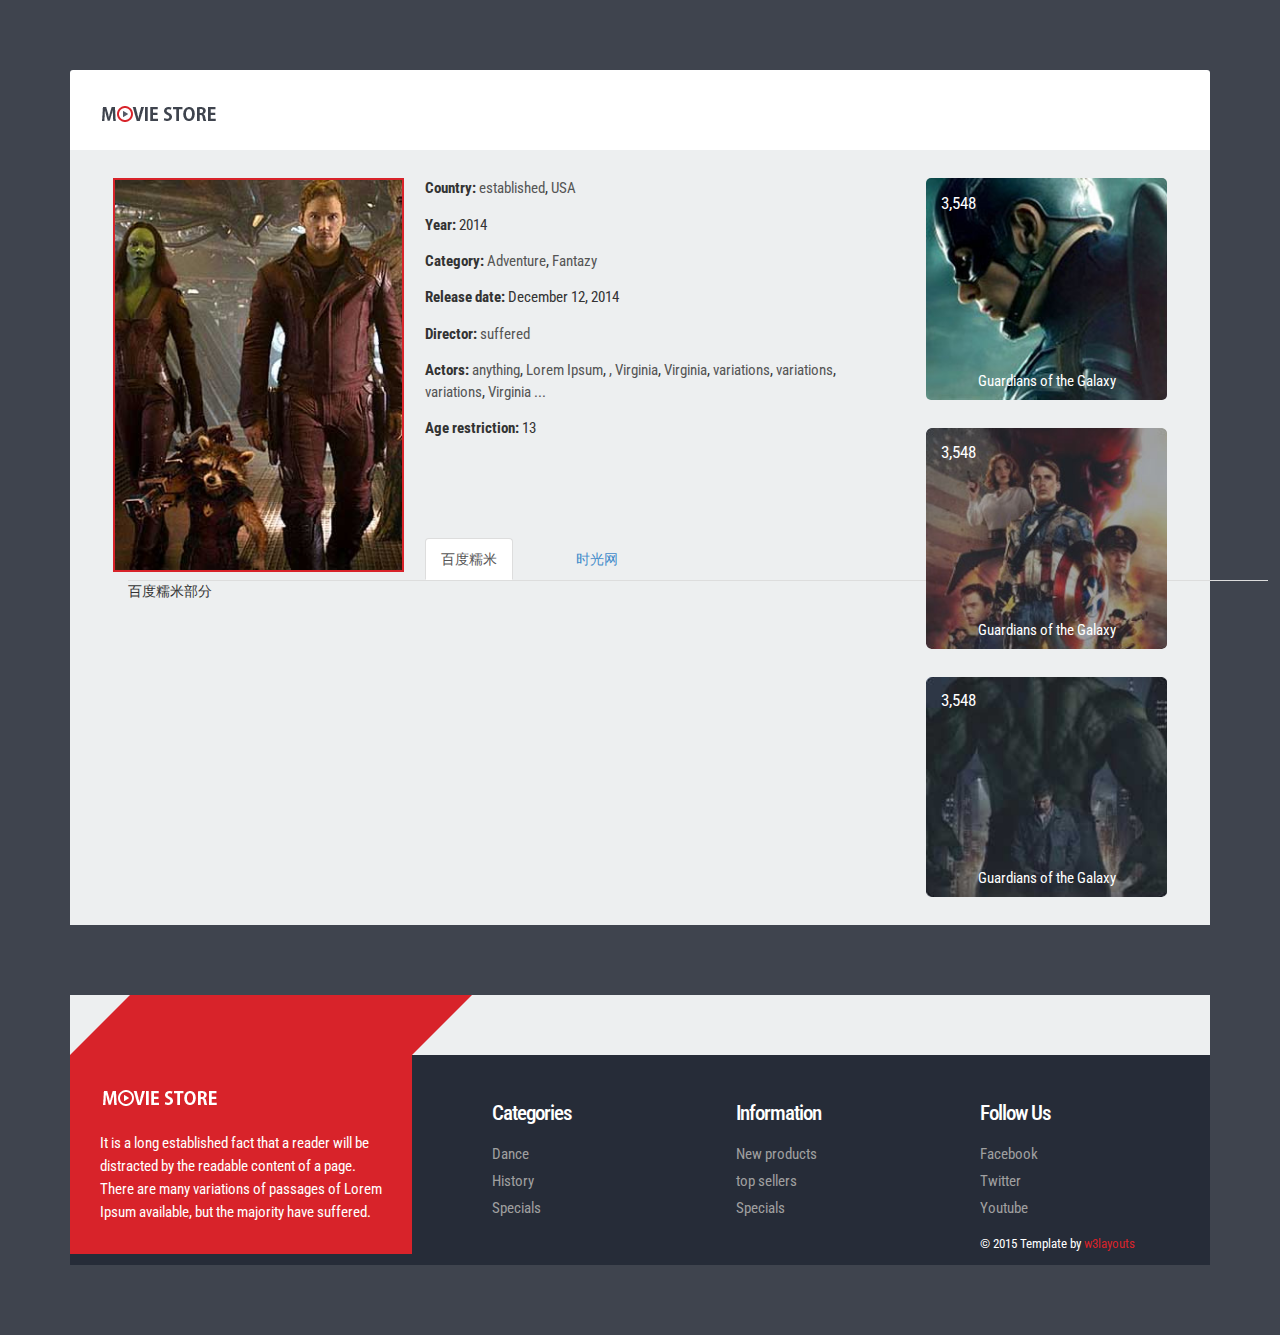
==== commit 113b805d: "修改" ====
--- a/FilmIntegration/src/main/resources/static/single.html
+++ b/FilmIntegration/src/main/resources/static/single.html
@@ -17,7 +17,10 @@
 <link href="css/style.css" rel="stylesheet" type="text/css" media="all" />
 <!-- start plugins -->
 <script type="text/javascript" src="js/jquery-1.11.1.min.js"></script>
-<link href='http://fonts.googleapis.com/css?family=Roboto+Condensed:100,200,300,400,500,600,700,800,900' rel='stylesheet' type='text/css'>
+	<script type="text/javascript" src="js/bootstrap.js"></script>
+	<script type="text/javascript" src="js/single.js"></script>
+
+	<link href='http://fonts.googleapis.com/css?family=Roboto+Condensed:100,200,300,400,500,600,700,800,900' rel='stylesheet' type='text/css'>
 </head>
 <body>
 <div class="container">
@@ -46,13 +49,38 @@
                         	<p class="movie_option"><strong>Actors: </strong><a href="#">anything</a>, <a href="#">Lorem Ipsum</a>, <a href="#" discovered</a>, <a href="#"> Virginia</a>, <a href="#"> Virginia</a>, <a href="#">variations</a>, <a href="#">variations</a>, <a href="#">variations</a>, <a href="#"> Virginia</a> <a href="#">...</a></p>
                             <p class="movie_option"><strong>Age restriction: </strong>13</p> 
                          </div>
-                        <div class="clearfix"> </div>
 
 
-                      </div>
-                      </div>
-                      <div class="col-md-3">
-                      	<div class="movie_img"><div class="grid_2">
+
+					 <br><br><br><br><br><br><br><br><br><br><br><br><br><br><br><br><br><br>
+
+					 <div class="container">
+						 <ul id="mytab" class="nav nav-tabs">
+							 <li class="active">
+								 <a href="#nuomi" data-toggle="tab">百度糯米</a>
+							 </li>
+							 <li><a href="#time" data-toggle="tab">时光网</a></li>
+						 </ul>
+
+						 <div id="myTabContent" class="tab-content">
+							 <div class="tab-pane fade in active" id="nuomi">
+								 <p>百度糯米部分</p>
+							 </div>
+							 <div class="tab-pane fade" id="time">
+								 <p>时光网部分</p>
+							 </div>
+						 </div>
+					 </div>
+
+
+
+					 <div class="clearfix"> </div>
+
+				 </div>
+		   </div>
+		   <div class="col-md-3">
+			   <div class="movie_img">
+				   <div class="grid_2">
 							<img src="images/pic6.jpg" class="img-responsive" alt="">
 							<div class="caption1">
 									<ul class="list_5 list_7">
@@ -61,34 +89,35 @@
 							    	<i class="icon4 icon6 icon7"> </i>
 							    	<p class="m_3">Guardians of the Galaxy</p>
 							</div>
-						    </div>
-						   </div>
-                      	  <div class="grid_2 col_1">
-							<img src="images/pic2.jpg" class="img-responsive" alt="">
-							<div class="caption1">
-								<ul class="list_3 list_7">
-						    		<li><i class="icon5"> </i><p>3,548</p></li>
-						    	</ul>
-						    	<i class="icon4 icon7"> </i>
-						    	<p class="m_3">Guardians of the Galaxy</p>
-							</div>
-						   </div>
-						    <div class="grid_2 col_1">
-							<img src="images/pic9.jpg" class="img-responsive" alt="">
-							<div class="caption1">
-								<ul class="list_3 list_7">
-						    		<li><i class="icon5"> </i><p>3,548</p></li>
-						    	</ul>
-						    	<i class="icon4 icon7"> </i>
-						    	<p class="m_3">Guardians of the Galaxy</p>
-							</div>
-						   </div>
-		               </div> 
-                      <div class="clearfix"> </div>
-                  </div>
-           </div>
-    </div>
+				   </div>
+			   </div>
+			   <div class="grid_2 col_1">
+				   <img src="images/pic2.jpg" class="img-responsive" alt="">
+				   <div class="caption1">
+					   <ul class="list_3 list_7">
+						   <li><i class="icon5"> </i><p>3,548</p></li>
+					   </ul>
+					   <i class="icon4 icon7"> </i>
+					   <p class="m_3">Guardians of the Galaxy</p>
+				   </div>
+			   </div>
+
+			   <div class="grid_2 col_1">
+				   <img src="images/pic9.jpg" class="img-responsive" alt="">
+				   <div class="caption1">
+					   <ul class="list_3 list_7">
+						   <li><i class="icon5"> </i><p>3,548</p></li>
+					   </ul>
+					   <i class="icon4 icon7"> </i>
+					   <p class="m_3">Guardians of the Galaxy</p>
+				   </div>
+			   </div>
+		   </div>
+		   <div class="clearfix"> </div>
+	   </div>
+	</div>
 </div>
+
 <div class="container"> 
  <footer id="footer">
  	<div id="footer-3d">
--- a/FilmIntegration/src/main/resources/static/css/style.css
+++ b/FilmIntegration/src/main/resources/static/css/style.css
@@ -52,11 +52,7 @@
 	margin: 0px 4% 0px 0;
 	display:inline-block;
 }
-.nav li a {
-	height:30px;
-	width:30px;
-	display: block;
-}
+
 .nav li a:hover {
 	zoom: 1;
 	filter: alpha(opacity=50);
@@ -142,24 +138,7 @@
 	transform: translateY(10px);
 }
 /*------------end social simptip----------------*/
-.nav li:nth-child(1) a{
-	background: url(../images/img_sprite.png) -7px -9px;
-}
-.nav li:nth-child(2) a{
-	background: url(../images/img_sprite.png) -49px -8px;
-}
-.nav li:nth-child(3) a{
-	background: url(../images/img_sprite.png) -90px -9px;
-}
-.nav li:nth-child(4) a{
-	background: url(../images/img_sprite.png) -130px -8px;
-}
-.nav li:nth-child(5) a{
-	background: url(../images/img_sprite.png) -175px -9px;
-}
-.nav li:nth-child(6) a{
-	background: url(../images/img_sprite.png) -216px -9px;
-}
+
 ul.header_right_box{
 	padding:0;
 	margin: 0 0 0 33%;
@@ -183,12 +162,7 @@
 	text-decoration:none;
 	color:#d8232a;
 }
-i.edit{
-	width: 20px;
-	height: 25px;
-	background: url(../images/img_sprite.png) -258px -9px;
-	display: inline-block;
-}
+
 ul.header_right_box li.last{
 	margin-right:0;
 }
@@ -523,13 +497,7 @@
 span.m_1 img{
 	vertical-align: text-bottom;
 }
-i.icon1, i.icon2, i.icon3{
-	width: 20px;
-height: 20px;
-background: url(../images/img_sprite.png) -7px -42px;
-float: left;
-margin-right: 8%;
-}
+
 ul.list_2 li{
 	display: inline-block;
 
@@ -539,12 +507,7 @@
 ul.list_2 li p, ul.list_4 li p{
 	float: left;
 }
-i.icon2{
-	background: url(../images/img_sprite.png) -33px -42px;
-}
-i.icon3{
-	background: url(../images/img_sprite.png) -60px -42px;
-}
+
 .content{
 	background:#edeff0;
 	padding:2em;
@@ -608,23 +571,7 @@
 	color:#fff;
 	font-size: 1.2em;
 }
-i.icon4{
-	width: 20px;
-height: 20px;
-background: url(../images/img_sprite.png) -85px -46px;
-display: inline-block;
-position: absolute;
-top: -184px;
-right: 15px;
-
-}
-i.icon5 {
-width: 20px;
-height: 20px;
-background: url(../images/img_sprite.png) -7px -42px;
-float: left;
-margin-right:4%;
-}
+
 p.m_3{
 	position: absolute;
 top: -30px;
@@ -994,15 +941,7 @@
 text-transform: uppercase;
 background: #d8232a;
 }
-.btn1 span {
-width: 20px;
-height: 20px;
-background: url(../images/img_sprite.png) -85px -49px;
-display: inline-block;
-vertical-align: middle;
-margin-right: 2%;
-text-decoration: none;
-}
+
 a.btn1:hover{
 	background:#3f444e;
 	color:#fff;
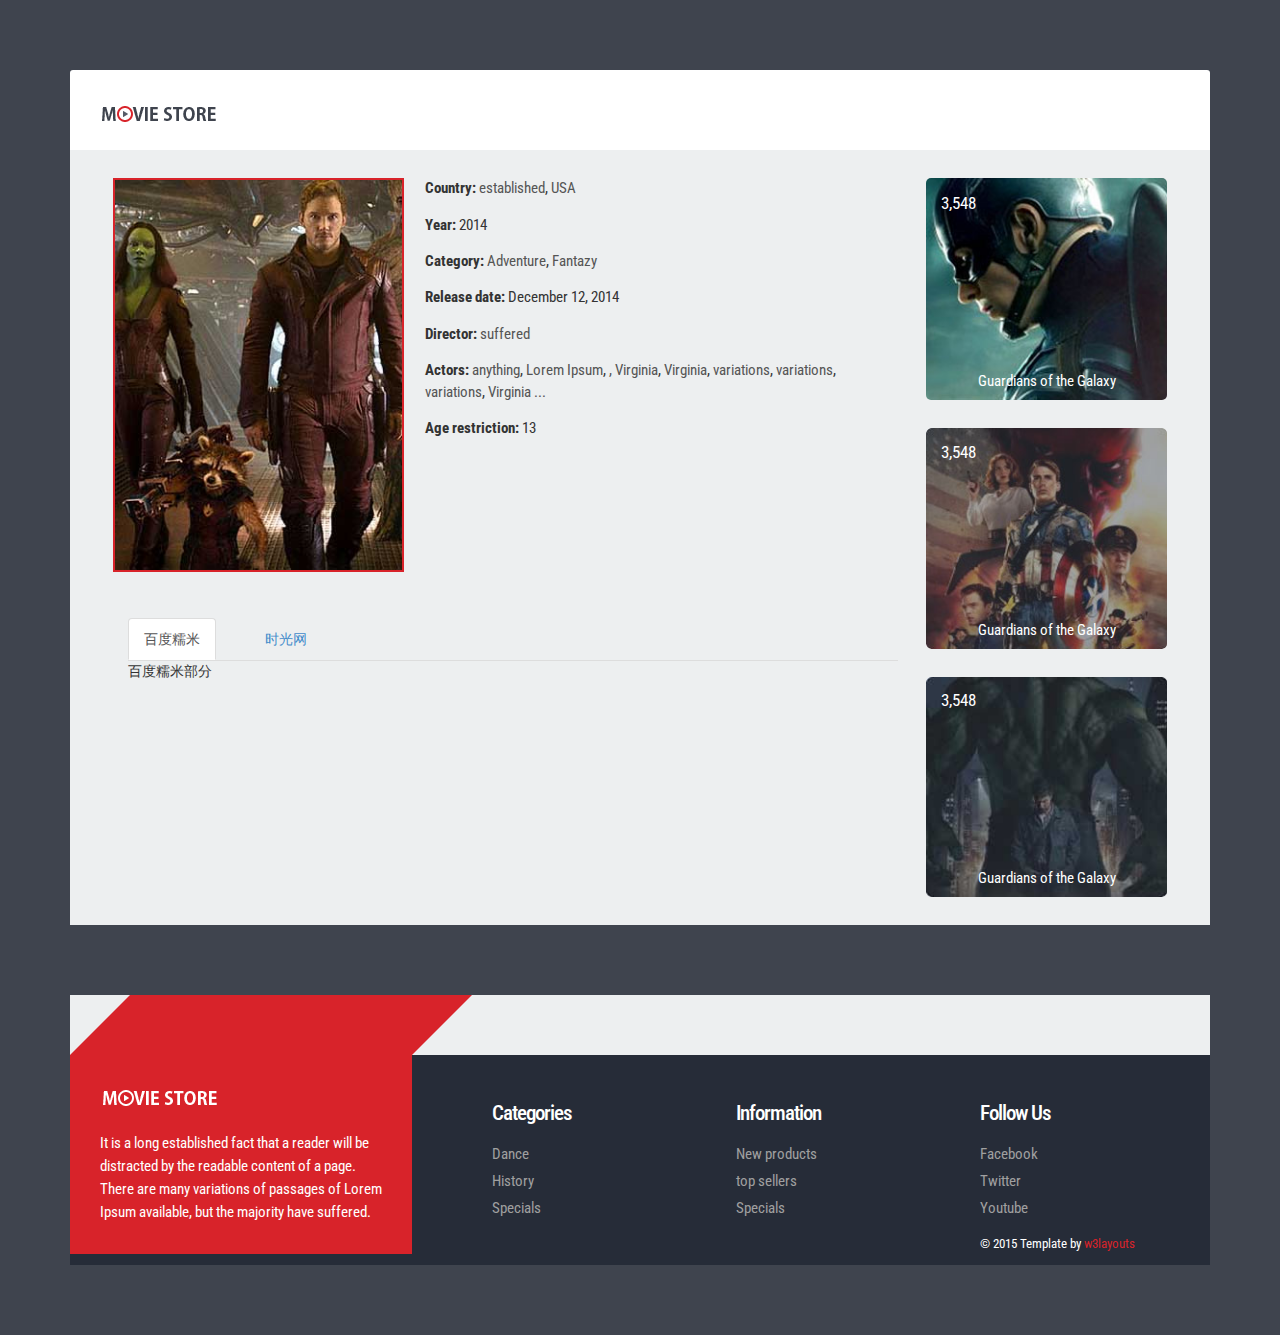
==== commit 57003628: "fix conflict" ====
--- a/FilmIntegration/src/main/resources/static/single.html
+++ b/FilmIntegration/src/main/resources/static/single.html
@@ -52,9 +52,9 @@
 
 
 
-					 <br><br><br><br><br><br><br><br><br><br><br><br><br><br><br><br><br><br>
+					 <br><br><br><br><br><br><br><br><br><br><br><br><br><br><br><br><br><br><br><br><br><br>
 
-					 <div class="container">
+					 <div class="container" style="width: 800px">
 						 <ul id="mytab" class="nav nav-tabs">
 							 <li class="active">
 								 <a href="#nuomi" data-toggle="tab">百度糯米</a>
--- a/FilmIntegration/src/main/resources/static/css/style.css
+++ b/FilmIntegration/src/main/resources/static/css/style.css
@@ -909,14 +909,7 @@
 	z-index: 100;
 	margin-top:-2em;
 }
-.nbs-flexisel-nav-left {
-	left: 0px;
-	background: url(../images/img-sprite.png) no-repeat -15px -113px;
-}
-.nbs-flexisel-nav-right {
-	right: 0px;
-	background: url(../images/img-sprite.png) no-repeat -76px -113px;
-}
+
 h1.recent {
 padding: 0 15px;
 margin: 1em 0;
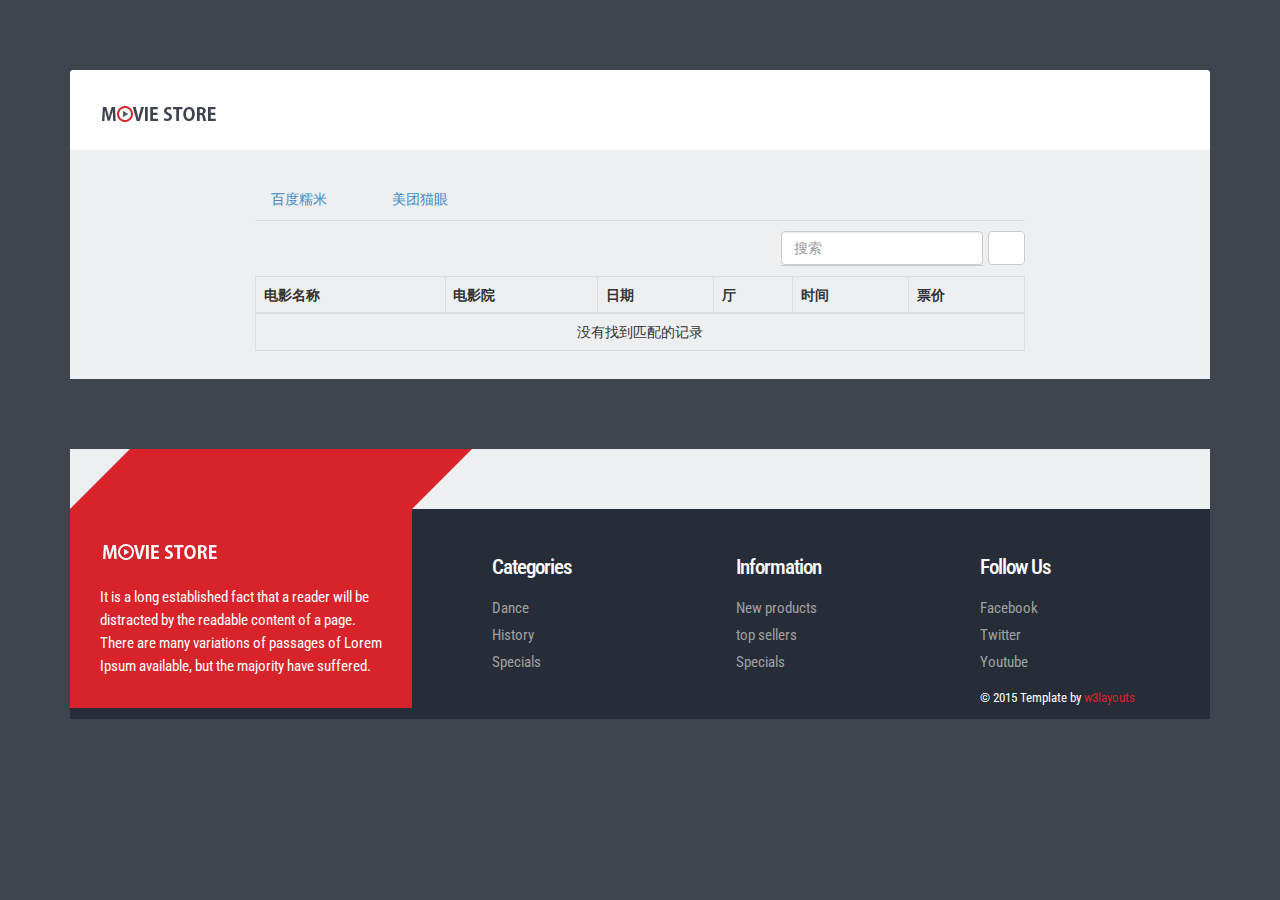
==== commit 744ddc71: "电影票信息页面" ====
--- a/FilmIntegration/src/main/resources/static/single.html
+++ b/FilmIntegration/src/main/resources/static/single.html
@@ -15,10 +15,16 @@
 <script type="application/x-javascript"> addEventListener("load", function() { setTimeout(hideURLbar, 0); }, false); function hideURLbar(){ window.scrollTo(0,1); } </script>
 <link href="css/bootstrap.css" rel='stylesheet' type='text/css' />
 <link href="css/style.css" rel="stylesheet" type="text/css" media="all" />
-<!-- start plugins -->
+	<link href="css/bootstrap-table.css" rel="stylesheet" type="text/css" media="all" />
+
+	<!-- start plugins -->
 <script type="text/javascript" src="js/jquery-1.11.1.min.js"></script>
 	<script type="text/javascript" src="js/bootstrap.js"></script>
+	<script type="text/javascript" src="js/bootstrap-table.js"></script>
+	<script type="text/javascript" src="js/bootstrap-table-locale-all.js"></script>
 	<script type="text/javascript" src="js/single.js"></script>
+
+
 
 	<link href='http://fonts.googleapis.com/css?family=Roboto+Condensed:100,200,300,400,500,600,700,800,900' rel='stylesheet' type='text/css'>
 </head>
@@ -33,41 +39,24 @@
 	      </div>
 	   <div class="content">
       	   <div class="movie_top">
-      	         <div class="col-md-9 movie_box">
-                        <div class="grid images_3_of_2">
-                        	<div class="movie_image">
-                                <img src="images/single.jpg" class="img-responsive" alt=""/>
-                            </div>
-
-                        </div>
-                        <div class="desc1 span_3_of_2">
-                        	<p class="movie_option"><strong>Country: </strong><a href="#">established</a>, <a href="#">USA</a></p>
-                        	<p class="movie_option"><strong>Year: </strong>2014</p>
-                        	<p class="movie_option"><strong>Category: </strong><a href="#">Adventure</a>, <a href="#">Fantazy</a></p>
-                        	<p class="movie_option"><strong>Release date: </strong>December 12, 2014</p>
-                        	<p class="movie_option"><strong>Director: </strong><a href="#">suffered </a></p>
-                        	<p class="movie_option"><strong>Actors: </strong><a href="#">anything</a>, <a href="#">Lorem Ipsum</a>, <a href="#" discovered</a>, <a href="#"> Virginia</a>, <a href="#"> Virginia</a>, <a href="#">variations</a>, <a href="#">variations</a>, <a href="#">variations</a>, <a href="#"> Virginia</a> <a href="#">...</a></p>
-                            <p class="movie_option"><strong>Age restriction: </strong>13</p> 
-                         </div>
+      	         <div class="col-md-12 movie_box">
 
 
-
-					 <br><br><br><br><br><br><br><br><br><br><br><br><br><br><br><br><br><br><br><br><br><br>
 
 					 <div class="container" style="width: 800px">
 						 <ul id="mytab" class="nav nav-tabs">
 							 <li class="active">
 								 <a href="#nuomi" data-toggle="tab">百度糯米</a>
 							 </li>
-							 <li><a href="#time" data-toggle="tab">时光网</a></li>
+							 <li><a href="#meituan" data-toggle="tab">美团猫眼</a></li>
 						 </ul>
 
 						 <div id="myTabContent" class="tab-content">
 							 <div class="tab-pane fade in active" id="nuomi">
-								 <p>百度糯米部分</p>
+								 <table id="nuomi_table"></table>
 							 </div>
-							 <div class="tab-pane fade" id="time">
-								 <p>时光网部分</p>
+							 <div class="tab-pane fade" id="meituan">
+								 <table id="meituan_table"></table>
 							 </div>
 						 </div>
 					 </div>
@@ -78,41 +67,7 @@
 
 				 </div>
 		   </div>
-		   <div class="col-md-3">
-			   <div class="movie_img">
-				   <div class="grid_2">
-							<img src="images/pic6.jpg" class="img-responsive" alt="">
-							<div class="caption1">
-									<ul class="list_5 list_7">
-							    		<li><i class="icon5"> </i><p>3,548</p></li>
-							    	</ul>
-							    	<i class="icon4 icon6 icon7"> </i>
-							    	<p class="m_3">Guardians of the Galaxy</p>
-							</div>
-				   </div>
-			   </div>
-			   <div class="grid_2 col_1">
-				   <img src="images/pic2.jpg" class="img-responsive" alt="">
-				   <div class="caption1">
-					   <ul class="list_3 list_7">
-						   <li><i class="icon5"> </i><p>3,548</p></li>
-					   </ul>
-					   <i class="icon4 icon7"> </i>
-					   <p class="m_3">Guardians of the Galaxy</p>
-				   </div>
-			   </div>
 
-			   <div class="grid_2 col_1">
-				   <img src="images/pic9.jpg" class="img-responsive" alt="">
-				   <div class="caption1">
-					   <ul class="list_3 list_7">
-						   <li><i class="icon5"> </i><p>3,548</p></li>
-					   </ul>
-					   <i class="icon4 icon7"> </i>
-					   <p class="m_3">Guardians of the Galaxy</p>
-				   </div>
-			   </div>
-		   </div>
 		   <div class="clearfix"> </div>
 	   </div>
 	</div>
